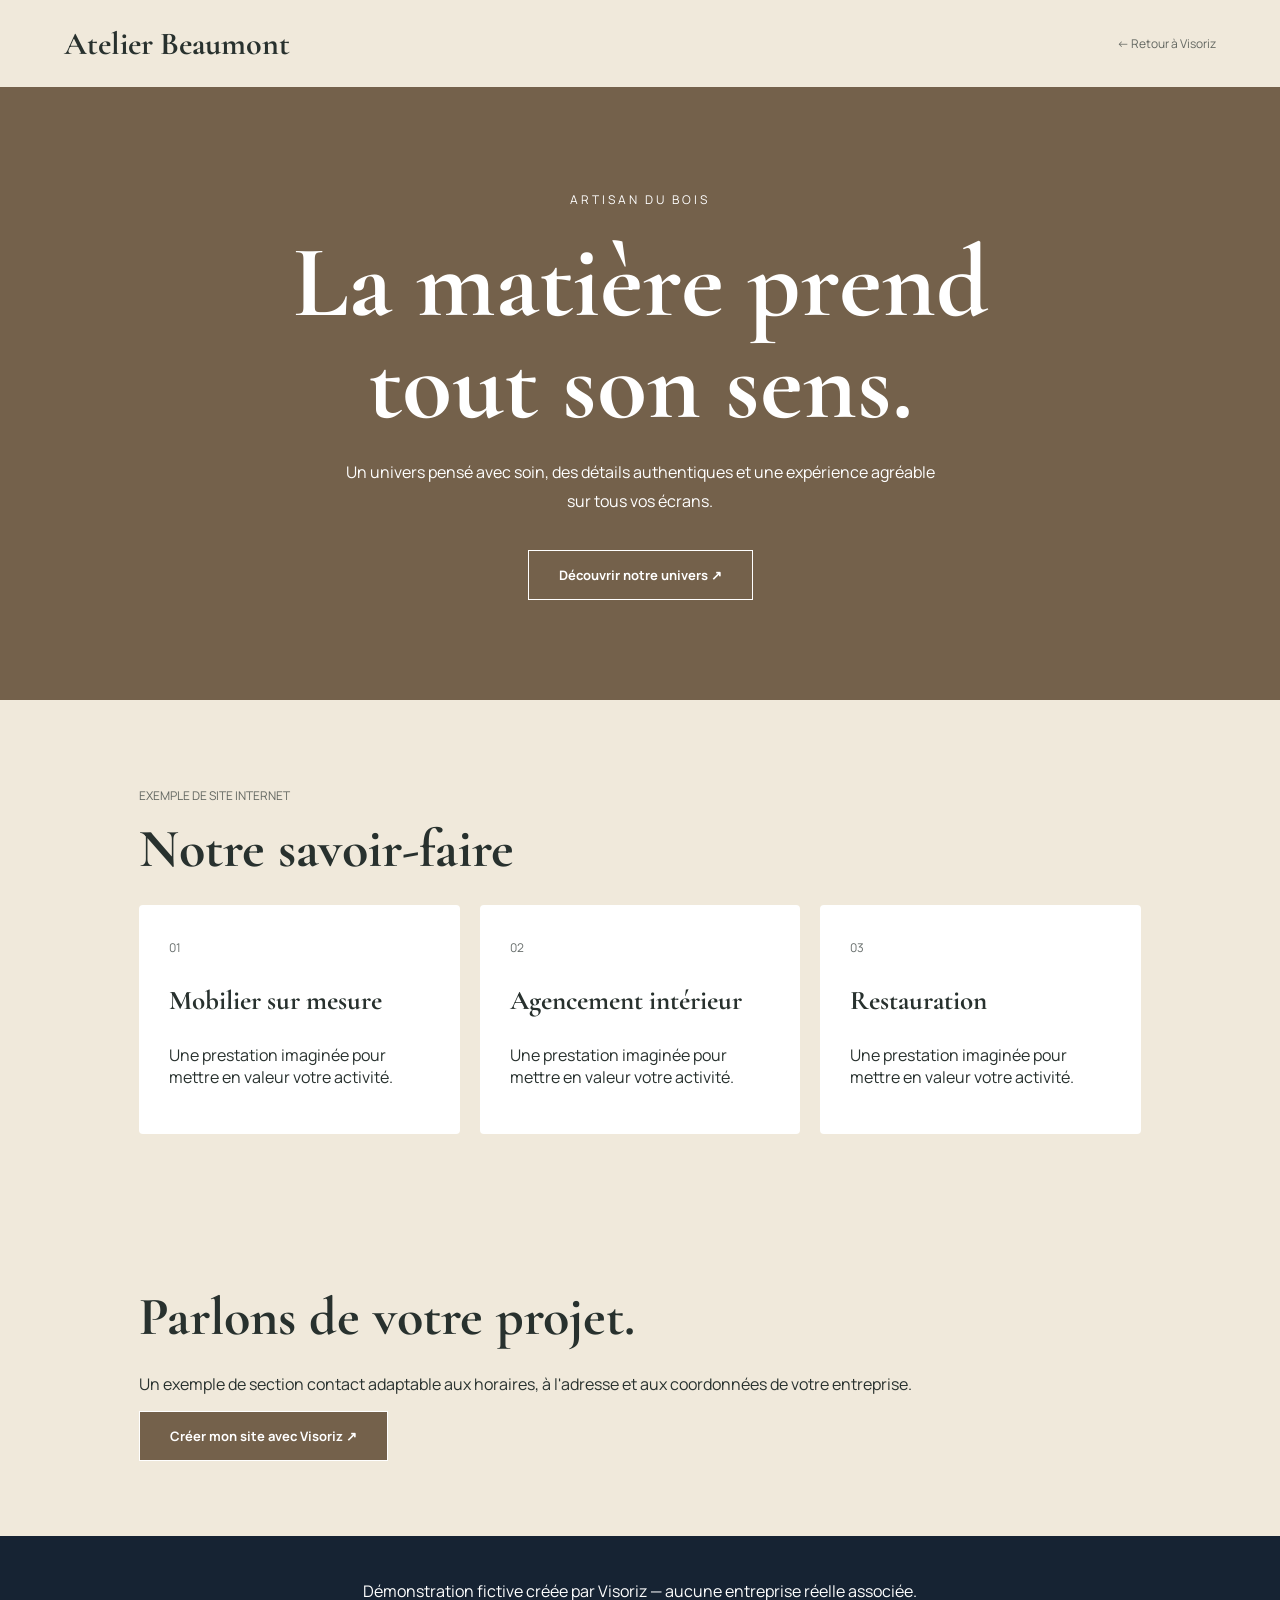
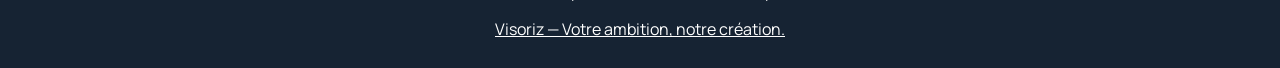
==== demos/artisan.html @ 92a38bcb "Ajouter démonstration artisan" ====
<!doctype html><html lang="fr"><head><meta charset="utf-8"><meta name="viewport" content="width=device-width,initial-scale=1"><title>Atelier Beaumont — Démonstration Visoriz</title><link href="https://fonts.googleapis.com/css2?family=Cormorant+Garamond:wght@500;600;700&family=Manrope:wght@400;500;600&display=swap" rel="stylesheet"><style>*{box-sizing:border-box}body{margin:0;background:#f0e9db;color:#28312e;font-family:Manrope,sans-serif}header{display:flex;justify-content:space-between;align-items:center;padding:24px max(5vw,20px)}a{color:inherit;text-decoration:none}.logo{font-family:"Cormorant Garamond";font-size:32px;font-weight:700}.note{font-size:12px;opacity:.7}.hero{background:#74614b;color:#fff;padding:100px max(7vw,25px);text-align:center}.hero span{letter-spacing:3px;text-transform:uppercase;font-size:12px}.hero h1{font-family:"Cormorant Garamond";font-size:clamp(53px,8vw,105px);line-height:1;max-width:850px;margin:22px auto}.hero p{max-width:600px;margin:20px auto 35px;line-height:1.8}.btn{border:1px solid currentColor;display:inline-block;padding:15px 30px;font-weight:700;font-size:13px}.wrap{max-width:1050px;margin:auto;padding:75px 24px}h2{font-family:"Cormorant Garamond";font-size:54px;margin:0 0 24px}.cards{display:grid;grid-template-columns:repeat(3,1fr);gap:20px}.card{background:#fff;padding:30px;min-height:180px;border-radius:4px}.card h3{font-family:"Cormorant Garamond";font-size:27px}.foot{background:#162333;color:white;padding:28px;text-align:center}footer a{text-decoration:underline}@media(max-width:700px){.cards{grid-template-columns:1fr}.hero{padding:75px 20px}.note{font-size:10px}}</style></head><body><header><a class="logo" href="#">Atelier Beaumont</a><a class="note" href="../index.html">← Retour à Visoriz</a></header><main><section class="hero"><span>Artisan du bois</span><h1>La matière prend tout son sens.</h1><p>Un univers pensé avec soin, des détails authentiques et une expérience agréable sur tous vos écrans.</p><a class="btn" href="#services">Découvrir notre univers ↗</a></section><section class="wrap" id="services"><p class="note">EXEMPLE DE SITE INTERNET</p><h2>Notre savoir-faire</h2><div class="cards"><div class="card"><span class="note">01</span><h3>Mobilier sur mesure</h3><p>Une prestation imaginée pour mettre en valeur votre activité.</p></div><div class="card"><span class="note">02</span><h3>Agencement intérieur</h3><p>Une prestation imaginée pour mettre en valeur votre activité.</p></div><div class="card"><span class="note">03</span><h3>Restauration</h3><p>Une prestation imaginée pour mettre en valeur votre activité.</p></div></div></section><section class="wrap"><h2>Parlons de votre projet.</h2><p>Un exemple de section contact adaptable aux horaires, à l'adresse et aux coordonnées de votre entreprise.</p><a class="btn" style="background:#74614b;color:white" href="../index.html#contact">Créer mon site avec Visoriz ↗</a></section></main><footer class="foot"><p>Démonstration fictive créée par Visoriz — aucune entreprise réelle associée.</p><a href="../index.html">Visoriz — Votre ambition, notre création.</a></footer></body></html>
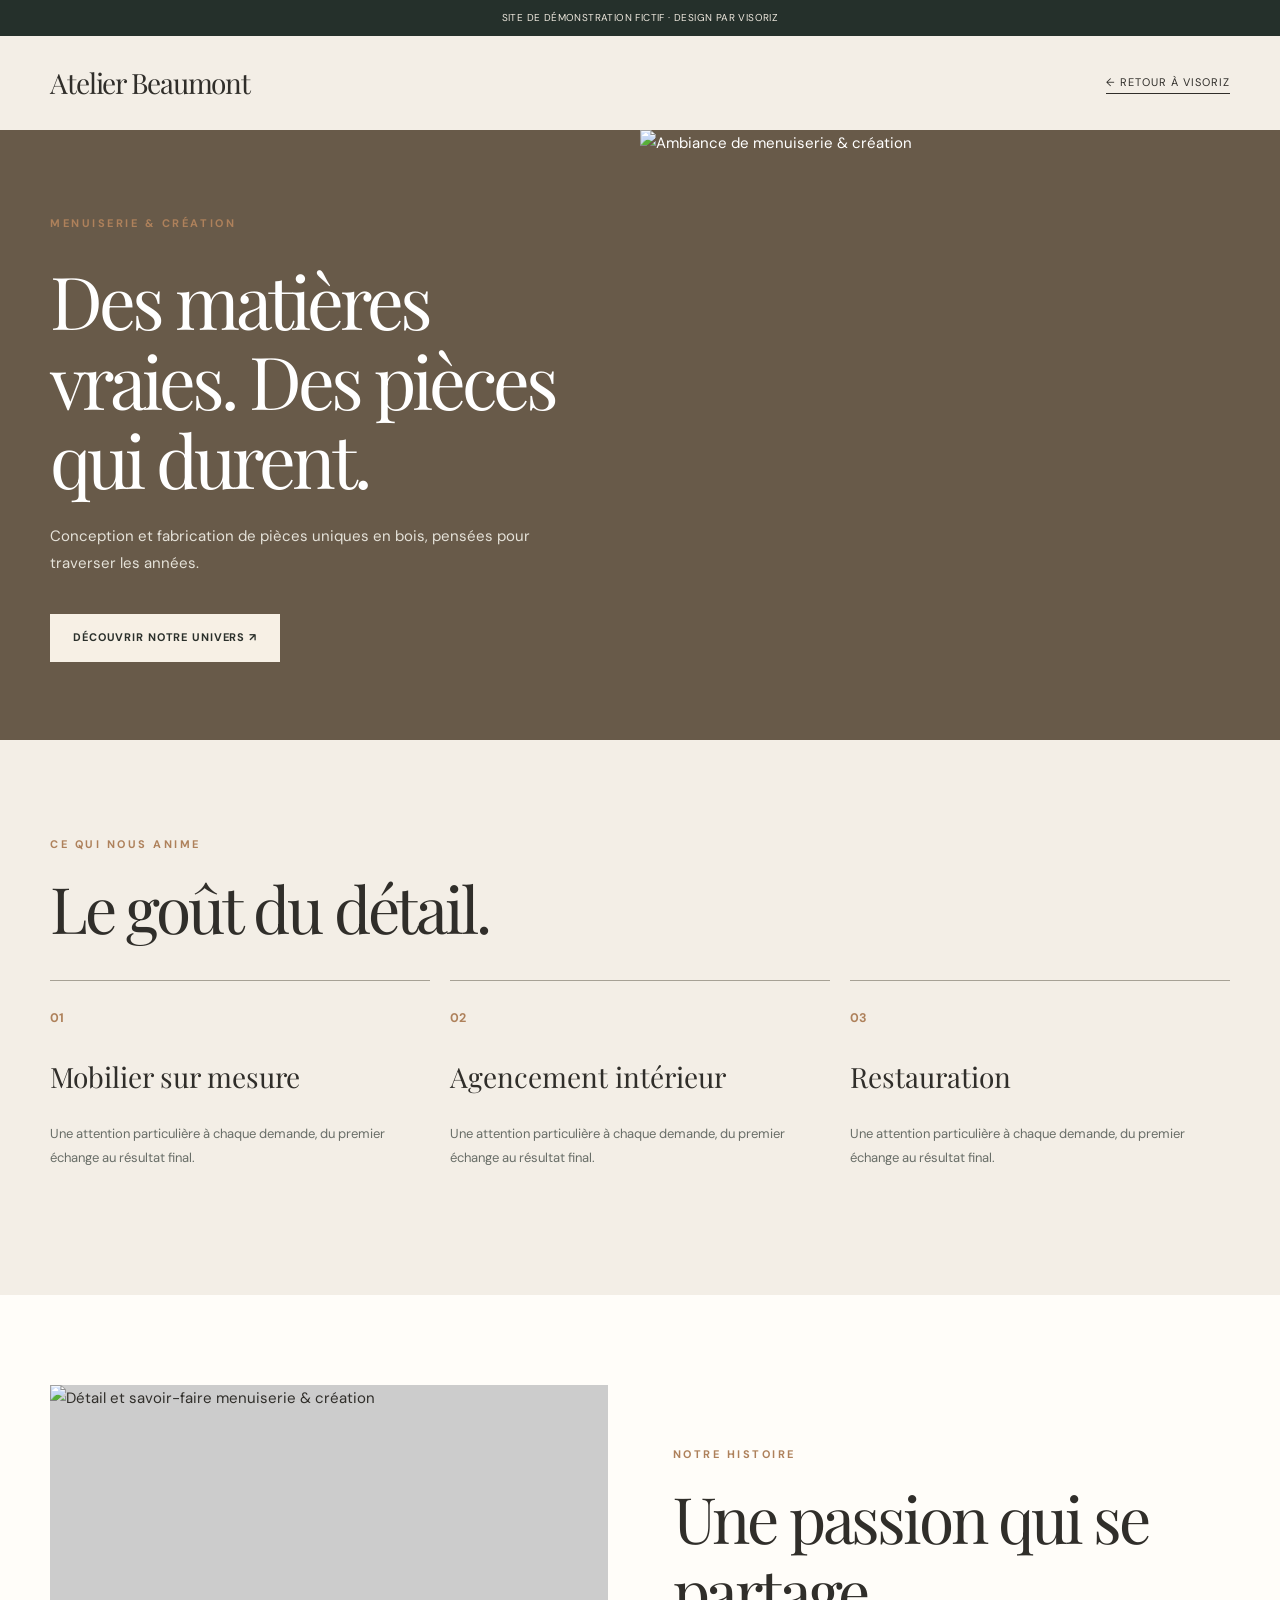
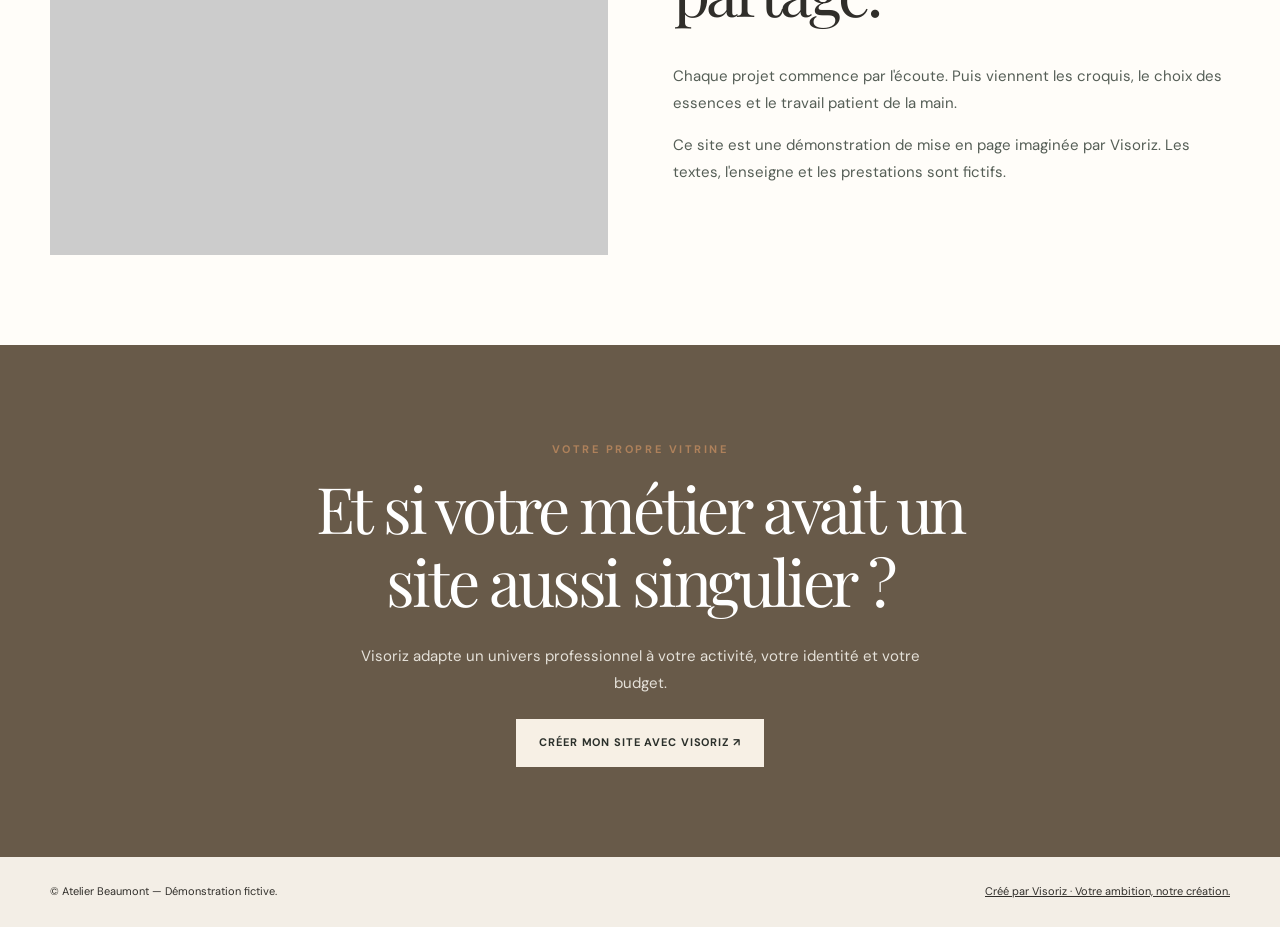
==== commit 2f2521ee: "Atelier Signature : refonte de la démo artisan" ====
--- a/demos/artisan.html
+++ b/demos/artisan.html
@@ -1 +1 @@
-<!doctype html><html lang="fr"><head><meta charset="utf-8"><meta name="viewport" content="width=device-width,initial-scale=1"><title>Atelier Beaumont — Démonstration Visoriz</title><link href="https://fonts.googleapis.com/css2?family=Cormorant+Garamond:wght@500;600;700&family=Manrope:wght@400;500;600&display=swap" rel="stylesheet"><style>*{box-sizing:border-box}body{margin:0;background:#f0e9db;color:#28312e;font-family:Manrope,sans-serif}header{display:flex;justify-content:space-between;align-items:center;padding:24px max(5vw,20px)}a{color:inherit;text-decoration:none}.logo{font-family:"Cormorant Garamond";font-size:32px;font-weight:700}.note{font-size:12px;opacity:.7}.hero{background:#74614b;color:#fff;padding:100px max(7vw,25px);text-align:center}.hero span{letter-spacing:3px;text-transform:uppercase;font-size:12px}.hero h1{font-family:"Cormorant Garamond";font-size:clamp(53px,8vw,105px);line-height:1;max-width:850px;margin:22px auto}.hero p{max-width:600px;margin:20px auto 35px;line-height:1.8}.btn{border:1px solid currentColor;display:inline-block;padding:15px 30px;font-weight:700;font-size:13px}.wrap{max-width:1050px;margin:auto;padding:75px 24px}h2{font-family:"Cormorant Garamond";font-size:54px;margin:0 0 24px}.cards{display:grid;grid-template-columns:repeat(3,1fr);gap:20px}.card{background:#fff;padding:30px;min-height:180px;border-radius:4px}.card h3{font-family:"Cormorant Garamond";font-size:27px}.foot{background:#162333;color:white;padding:28px;text-align:center}footer a{text-decoration:underline}@media(max-width:700px){.cards{grid-template-columns:1fr}.hero{padding:75px 20px}.note{font-size:10px}}</style></head><body><header><a class="logo" href="#">Atelier Beaumont</a><a class="note" href="../index.html">← Retour à Visoriz</a></header><main><section class="hero"><span>Artisan du bois</span><h1>La matière prend tout son sens.</h1><p>Un univers pensé avec soin, des détails authentiques et une expérience agréable sur tous vos écrans.</p><a class="btn" href="#services">Découvrir notre univers ↗</a></section><section class="wrap" id="services"><p class="note">EXEMPLE DE SITE INTERNET</p><h2>Notre savoir-faire</h2><div class="cards"><div class="card"><span class="note">01</span><h3>Mobilier sur mesure</h3><p>Une prestation imaginée pour mettre en valeur votre activité.</p></div><div class="card"><span class="note">02</span><h3>Agencement intérieur</h3><p>Une prestation imaginée pour mettre en valeur votre activité.</p></div><div class="card"><span class="note">03</span><h3>Restauration</h3><p>Une prestation imaginée pour mettre en valeur votre activité.</p></div></div></section><section class="wrap"><h2>Parlons de votre projet.</h2><p>Un exemple de section contact adaptable aux horaires, à l'adresse et aux coordonnées de votre entreprise.</p><a class="btn" style="background:#74614b;color:white" href="../index.html#contact">Créer mon site avec Visoriz ↗</a></section></main><footer class="foot"><p>Démonstration fictive créée par Visoriz — aucune entreprise réelle associée.</p><a href="../index.html">Visoriz — Votre ambition, notre création.</a></footer></body></html>+<!doctype html><html lang="fr"><head><meta charset="utf-8"><meta name="viewport" content="width=device-width,initial-scale=1"><meta name="theme-color" content="#f3eee6"><meta name="description" content="Démonstration de site menuiserie & création par Visoriz."><title>Atelier Beaumont — Démonstration Visoriz</title><link rel="preconnect" href="https://fonts.googleapis.com"><link href="https://fonts.googleapis.com/css2?family=DM+Sans:wght@400;500;600;700&family=Playfair+Display:wght@400;500;600&display=swap" rel="stylesheet"><style>:root{--deep:#685a49;--paper:#f3eee6;--accent:#ae815b}*{box-sizing:border-box}html{scroll-behavior:smooth}body{margin:0;background:var(--paper);color:#302e2a;font:15px/1.8 "DM Sans",sans-serif}a{color:inherit;text-decoration:none}button{font:inherit;cursor:pointer}.wrap{width:min(1180px,calc(100% - 42px));margin:auto}.nav{display:flex;justify-content:space-between;align-items:center;gap:20px;padding:22px 0}.logo,h1,h2,h3{font-family:"Playfair Display",serif;font-weight:400}.logo{font-size:28px;letter-spacing:-.04em}.return{font-size:11px;text-transform:uppercase;letter-spacing:.09em;border-bottom:1px solid currentColor}.demo-ribbon{background:#25302b;color:#eee8de;text-align:center;font-size:10px;padding:9px 15px;letter-spacing:.04em}.hero{background:var(--deep);color:white}.hero-inner{display:grid;grid-template-columns:1fr 1fr;min-height:610px;align-items:center}.hero-copy{padding:60px 60px 60px 0}.eyebrow{text-transform:uppercase;letter-spacing:.23em;font-size:11px;font-weight:700;color:var(--accent)}h1{font-size:clamp(3rem,5.7vw,6.4rem);line-height:1.09;letter-spacing:-.055em;margin:24px 0}p{max-width:570px}.hero-copy p{color:#e5e2d9}.hero-image{height:610px;width:100%;object-fit:cover;display:block}.btn{display:inline-flex;padding:14px 23px;font-size:11px;font-weight:700;letter-spacing:.08em;text-transform:uppercase;background:#f7f0e5;color:#2b302b;margin-top:22px}.section{padding:90px 0}.section h2{font-size:clamp(2.4rem,5vw,4.7rem);line-height:1.14;letter-spacing:-.05em;margin:15px 0 35px}.services{display:grid;grid-template-columns:repeat(3,1fr);gap:20px}.service{border-top:1px solid #a6a195;padding:23px 0}.service small{color:var(--accent);font-weight:700}.service h3{font-size:28px;line-height:1.25}.service p{color:#686d67;font-size:13px}.story{background:#fffdf9}.story-grid{display:grid;grid-template-columns:1fr 1fr;gap:65px;align-items:center}.story-grid img{width:100%;height:470px;object-fit:cover;background:#ccc}.story-grid p{font-size:15px;color:#555e56}.closing{background:var(--deep);color:white;text-align:center}.closing h2{max-width:750px;margin:10px auto 25px}.closing p{margin:0 auto;color:#e5e1d9}.footer{padding:25px 0;font-size:11px;display:flex;justify-content:space-between;gap:20px;flex-wrap:wrap}.footer a{text-decoration:underline}@media(max-width:740px){.logo{font-size:22px}.return{font-size:9px}.hero-inner,.story-grid{grid-template-columns:1fr}.hero-copy{padding:65px 0 45px}.hero-image{height:320px}.section{padding:65px 0}.services{grid-template-columns:1fr;gap:0}.service{padding:15px 0}.story-grid img{height:270px}.footer{padding:20px}}@media(prefers-reduced-motion:reduce){html{scroll-behavior:auto}}</style></head><body><div class="demo-ribbon">SITE DE DÉMONSTRATION FICTIF · DESIGN PAR VISORIZ</div><header class="wrap nav"><a class="logo" href="#">Atelier Beaumont</a><a class="return" href="../index.html#realisations">← Retour à Visoriz</a></header><main><section class="hero"><div class="wrap hero-inner"><div class="hero-copy"><span class="eyebrow">Menuiserie & création</span><h1>Des matières vraies. Des pièces qui durent.</h1><p>Conception et fabrication de pièces uniques en bois, pensées pour traverser les années.</p><a class="btn" href="#prestations">Découvrir notre univers ↗</a></div><img class="hero-image" src="https://images.unsplash.com/photo-1530124566582-a618bc2615dc?w=1250&q=85" alt="Ambiance de menuiserie & création"></div></section><section class="section" id="prestations"><div class="wrap"><span class="eyebrow">Ce qui nous anime</span><h2>Le goût du détail.</h2><div class="services"><article class="service"><small>01</small><h3>Mobilier sur mesure</h3><p>Une attention particulière à chaque demande, du premier échange au résultat final.</p></article><article class="service"><small>02</small><h3>Agencement intérieur</h3><p>Une attention particulière à chaque demande, du premier échange au résultat final.</p></article><article class="service"><small>03</small><h3>Restauration</h3><p>Une attention particulière à chaque demande, du premier échange au résultat final.</p></article></div></div></section><section class="section story"><div class="wrap story-grid"><img loading="lazy" src="https://images.unsplash.com/photo-1452860606245-08befc0ff44b?w=1100&q=85" alt="Détail et savoir-faire menuiserie & création"><div><span class="eyebrow">Notre histoire</span><h2>Une passion qui se partage.</h2><p>Chaque projet commence par l'écoute. Puis viennent les croquis, le choix des essences et le travail patient de la main.</p><p>Ce site est une démonstration de mise en page imaginée par Visoriz. Les textes, l'enseigne et les prestations sont fictifs.</p></div></div></section><section class="section closing"><div class="wrap"><span class="eyebrow">Votre propre vitrine</span><h2>Et si votre métier avait un site aussi singulier ?</h2><p>Visoriz adapte un univers professionnel à votre activité, votre identité et votre budget.</p><a class="btn" href="../index.html#contact">Créer mon site avec Visoriz ↗</a></div></section></main><footer class="wrap footer"><span>© Atelier Beaumont — Démonstration fictive.</span><a href="../index.html">Créé par Visoriz · Votre ambition, notre création.</a></footer></body></html>
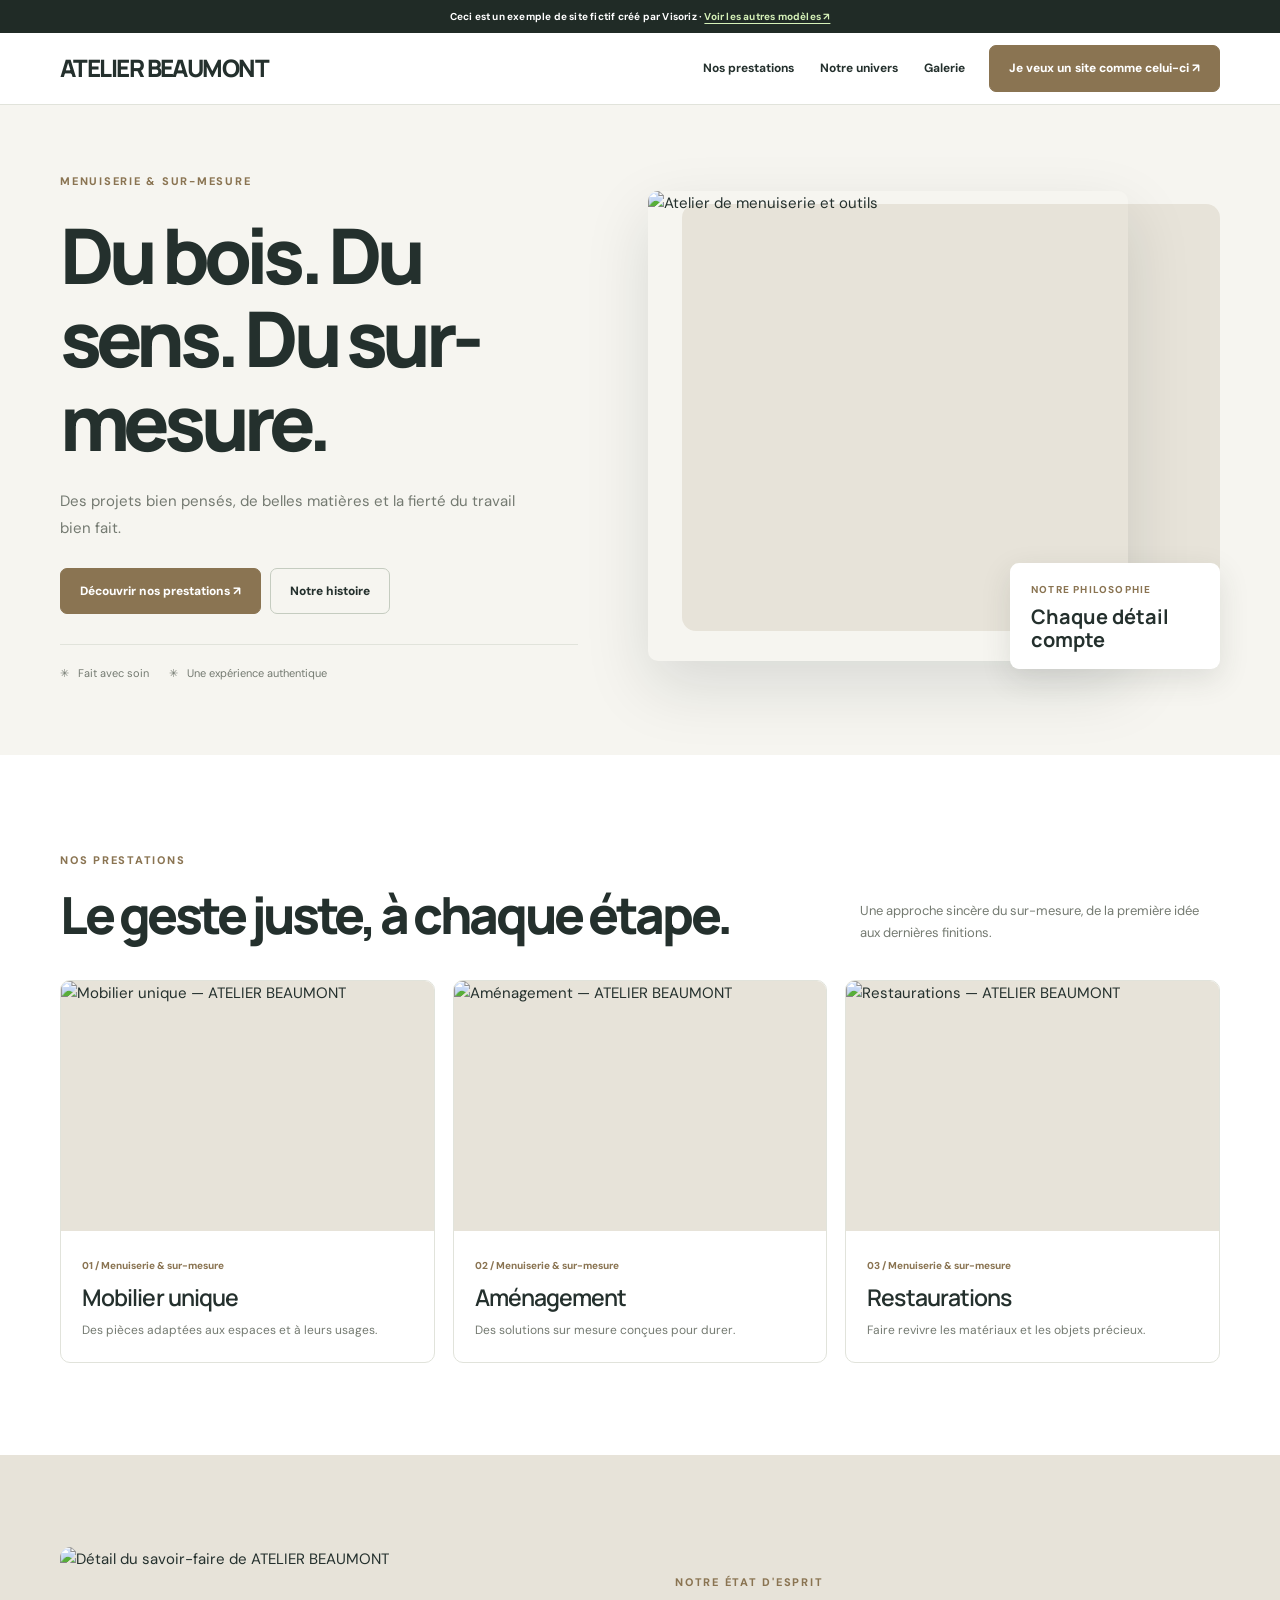
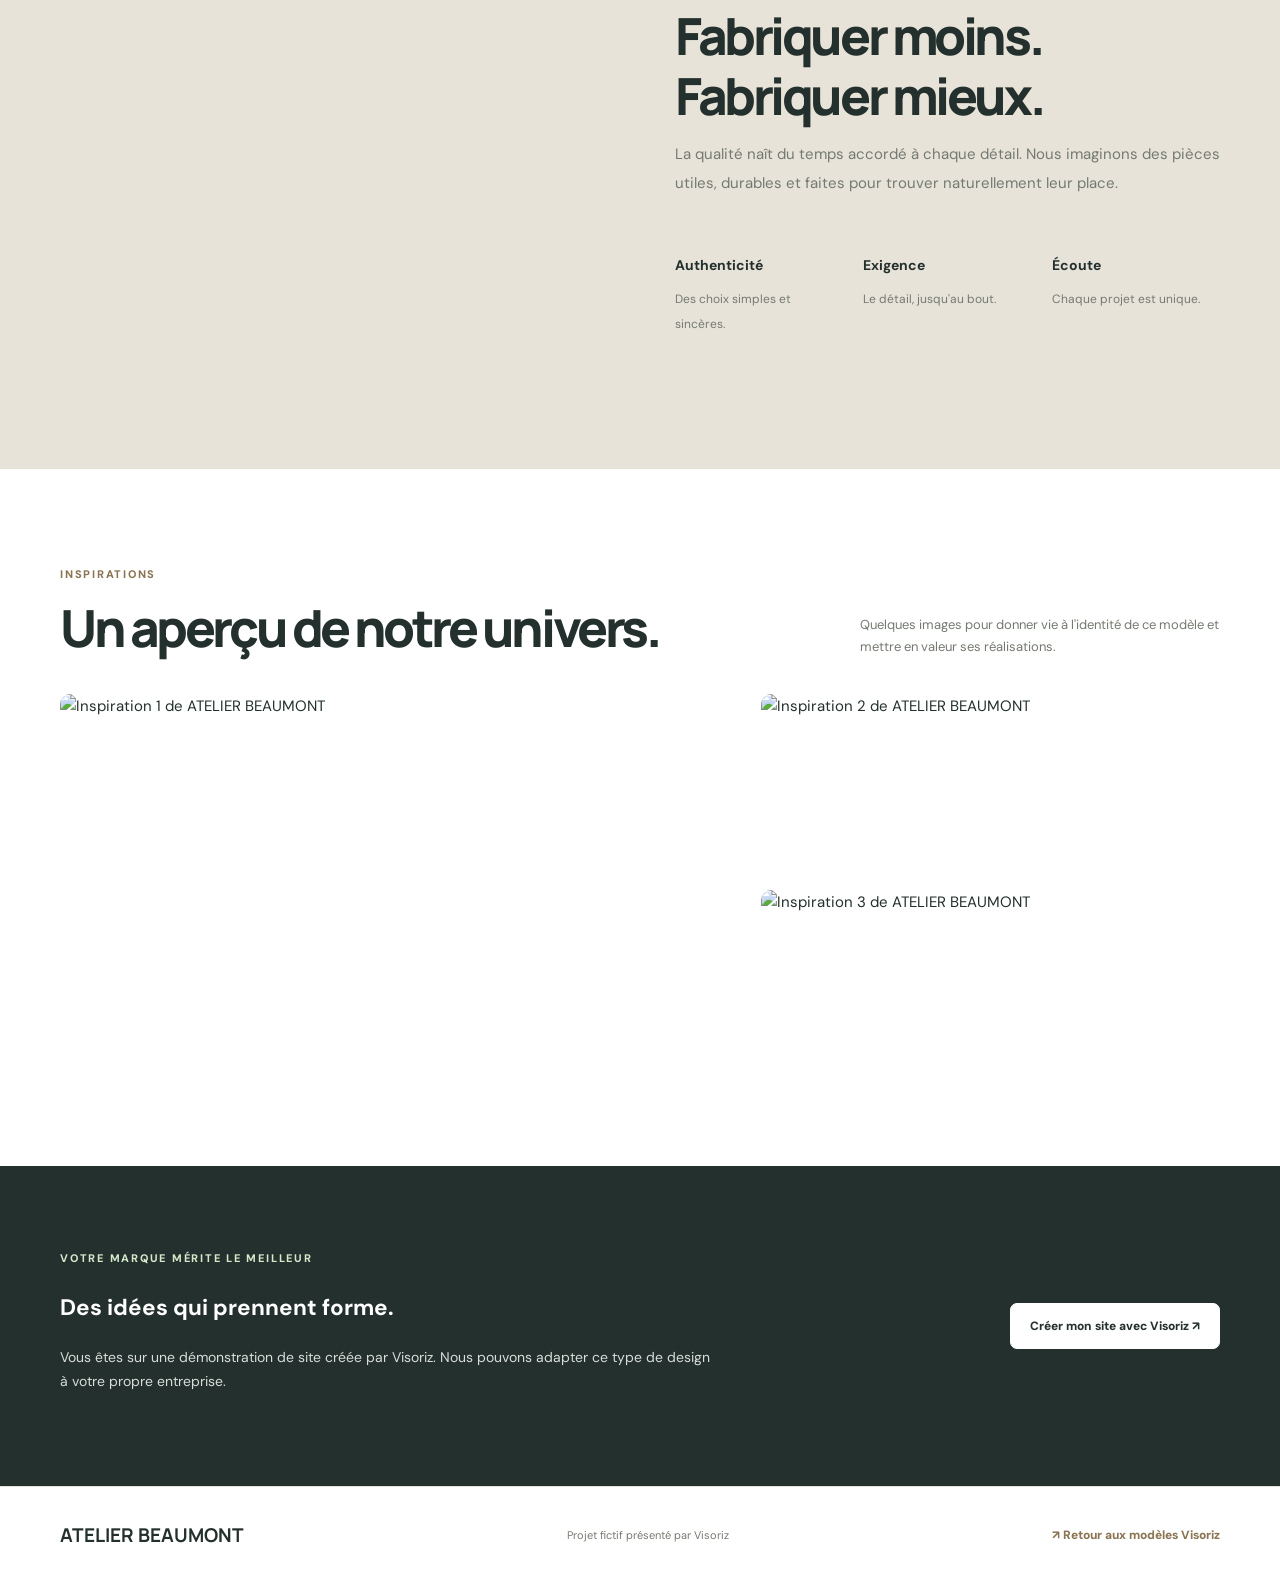
==== commit 683e1037: "Modèle moderne, dynamique et responsive : ATELIER BEAUMONT" ====
--- a/demos/artisan.html
+++ b/demos/artisan.html
@@ -1 +1,22 @@
-<!doctype html><html lang="fr"><head><meta charset="utf-8"><meta name="viewport" content="width=device-width,initial-scale=1"><meta name="theme-color" content="#f3eee6"><meta name="description" content="Démonstration de site menuiserie & création par Visoriz."><title>Atelier Beaumont — Démonstration Visoriz</title><link rel="preconnect" href="https://fonts.googleapis.com"><link href="https://fonts.googleapis.com/css2?family=DM+Sans:wght@400;500;600;700&family=Playfair+Display:wght@400;500;600&display=swap" rel="stylesheet"><style>:root{--deep:#685a49;--paper:#f3eee6;--accent:#ae815b}*{box-sizing:border-box}html{scroll-behavior:smooth}body{margin:0;background:var(--paper);color:#302e2a;font:15px/1.8 "DM Sans",sans-serif}a{color:inherit;text-decoration:none}button{font:inherit;cursor:pointer}.wrap{width:min(1180px,calc(100% - 42px));margin:auto}.nav{display:flex;justify-content:space-between;align-items:center;gap:20px;padding:22px 0}.logo,h1,h2,h3{font-family:"Playfair Display",serif;font-weight:400}.logo{font-size:28px;letter-spacing:-.04em}.return{font-size:11px;text-transform:uppercase;letter-spacing:.09em;border-bottom:1px solid currentColor}.demo-ribbon{background:#25302b;color:#eee8de;text-align:center;font-size:10px;padding:9px 15px;letter-spacing:.04em}.hero{background:var(--deep);color:white}.hero-inner{display:grid;grid-template-columns:1fr 1fr;min-height:610px;align-items:center}.hero-copy{padding:60px 60px 60px 0}.eyebrow{text-transform:uppercase;letter-spacing:.23em;font-size:11px;font-weight:700;color:var(--accent)}h1{font-size:clamp(3rem,5.7vw,6.4rem);line-height:1.09;letter-spacing:-.055em;margin:24px 0}p{max-width:570px}.hero-copy p{color:#e5e2d9}.hero-image{height:610px;width:100%;object-fit:cover;display:block}.btn{display:inline-flex;padding:14px 23px;font-size:11px;font-weight:700;letter-spacing:.08em;text-transform:uppercase;background:#f7f0e5;color:#2b302b;margin-top:22px}.section{padding:90px 0}.section h2{font-size:clamp(2.4rem,5vw,4.7rem);line-height:1.14;letter-spacing:-.05em;margin:15px 0 35px}.services{display:grid;grid-template-columns:repeat(3,1fr);gap:20px}.service{border-top:1px solid #a6a195;padding:23px 0}.service small{color:var(--accent);font-weight:700}.service h3{font-size:28px;line-height:1.25}.service p{color:#686d67;font-size:13px}.story{background:#fffdf9}.story-grid{display:grid;grid-template-columns:1fr 1fr;gap:65px;align-items:center}.story-grid img{width:100%;height:470px;object-fit:cover;background:#ccc}.story-grid p{font-size:15px;color:#555e56}.closing{background:var(--deep);color:white;text-align:center}.closing h2{max-width:750px;margin:10px auto 25px}.closing p{margin:0 auto;color:#e5e1d9}.footer{padding:25px 0;font-size:11px;display:flex;justify-content:space-between;gap:20px;flex-wrap:wrap}.footer a{text-decoration:underline}@media(max-width:740px){.logo{font-size:22px}.return{font-size:9px}.hero-inner,.story-grid{grid-template-columns:1fr}.hero-copy{padding:65px 0 45px}.hero-image{height:320px}.section{padding:65px 0}.services{grid-template-columns:1fr;gap:0}.service{padding:15px 0}.story-grid img{height:270px}.footer{padding:20px}}@media(prefers-reduced-motion:reduce){html{scroll-behavior:auto}}</style></head><body><div class="demo-ribbon">SITE DE DÉMONSTRATION FICTIF · DESIGN PAR VISORIZ</div><header class="wrap nav"><a class="logo" href="#">Atelier Beaumont</a><a class="return" href="../index.html#realisations">← Retour à Visoriz</a></header><main><section class="hero"><div class="wrap hero-inner"><div class="hero-copy"><span class="eyebrow">Menuiserie & création</span><h1>Des matières vraies. Des pièces qui durent.</h1><p>Conception et fabrication de pièces uniques en bois, pensées pour traverser les années.</p><a class="btn" href="#prestations">Découvrir notre univers ↗</a></div><img class="hero-image" src="https://images.unsplash.com/photo-1530124566582-a618bc2615dc?w=1250&q=85" alt="Ambiance de menuiserie & création"></div></section><section class="section" id="prestations"><div class="wrap"><span class="eyebrow">Ce qui nous anime</span><h2>Le goût du détail.</h2><div class="services"><article class="service"><small>01</small><h3>Mobilier sur mesure</h3><p>Une attention particulière à chaque demande, du premier échange au résultat final.</p></article><article class="service"><small>02</small><h3>Agencement intérieur</h3><p>Une attention particulière à chaque demande, du premier échange au résultat final.</p></article><article class="service"><small>03</small><h3>Restauration</h3><p>Une attention particulière à chaque demande, du premier échange au résultat final.</p></article></div></div></section><section class="section story"><div class="wrap story-grid"><img loading="lazy" src="https://images.unsplash.com/photo-1452860606245-08befc0ff44b?w=1100&q=85" alt="Détail et savoir-faire menuiserie & création"><div><span class="eyebrow">Notre histoire</span><h2>Une passion qui se partage.</h2><p>Chaque projet commence par l'écoute. Puis viennent les croquis, le choix des essences et le travail patient de la main.</p><p>Ce site est une démonstration de mise en page imaginée par Visoriz. Les textes, l'enseigne et les prestations sont fictifs.</p></div></div></section><section class="section closing"><div class="wrap"><span class="eyebrow">Votre propre vitrine</span><h2>Et si votre métier avait un site aussi singulier ?</h2><p>Visoriz adapte un univers professionnel à votre activité, votre identité et votre budget.</p><a class="btn" href="../index.html#contact">Créer mon site avec Visoriz ↗</a></div></section></main><footer class="wrap footer"><span>© Atelier Beaumont — Démonstration fictive.</span><a href="../index.html">Créé par Visoriz · Votre ambition, notre création.</a></footer></body></html>+<!doctype html><html lang="fr"><head>
+<meta charset="utf-8"><meta name="viewport" content="width=device-width,initial-scale=1"><meta name="color-scheme" content="light"><meta name="theme-color" content="#faf9f4">
+<meta name="description" content="Site de démonstration ATELIER BEAUMONT, réalisé par Visoriz. Exemple de site professionnel responsive."><title>ATELIER BEAUMONT — Démonstration Visoriz</title>
+<link rel="stylesheet" href="../assets/demos.css"><link rel="preconnect" href="https://images.unsplash.com">
+</head><body class="craft">
+<div class="demo-banner">Ceci est un exemple de site fictif créé par Visoriz · <a href="../index.html#realisations">Voir les autres modèles ↗</a></div>
+<header class="header"><nav class="container nav" aria-label="Navigation du site de démonstration">
+<a class="wordmark" href="#accueil">ATELIER BEAUMONT</a><div class="nav-items"><a href="#prestations">Nos prestations</a><a href="#histoire">Notre univers</a><a href="#inspiration">Galerie</a></div>
+<a class="btn accent" href="../index.html#contact">Je veux un site comme celui-ci ↗</a>
+<button type="button" id="menu-btn" class="menu-btn" aria-label="Ouvrir le menu" aria-controls="menu-mobile" aria-expanded="false">☰</button>
+<div class="menu-mobile" id="menu-mobile"><a href="#prestations">Nos prestations</a><a href="#histoire">Notre univers</a><a href="#inspiration">Galerie</a><a href="../index.html#contact">Créer mon site avec Visoriz ↗</a></div></nav></header>
+<main id="accueil"><section class="hero"><div class="container hero-grid"><div><span class="eyebrow">Menuiserie & sur-mesure</span><h1>Du bois. Du sens. Du sur-mesure.</h1><p>Des projets bien pensés, de belles matières et la fierté du travail bien fait.</p>
+<div class="hero-actions"><a href="#prestations" class="btn accent">Découvrir nos prestations ↗</a><a href="#histoire" class="btn outline">Notre histoire</a></div><div class="hero-meta"><span>✳ &nbsp; Fait avec soin</span><span>✳ &nbsp; Une expérience authentique</span></div>
+</div><div class="hero-gallery"><img src="https://images.unsplash.com/photo-1530124566582-a618bc2615dc?w=1200&q=82" alt="Atelier de menuiserie et outils"><div class="hero-flag"><span>Notre philosophie</span><strong>Chaque détail compte</strong></div></div></div></section>
+<section class="section white" id="prestations"><div class="container"><div class="section-head"><div><span class="eyebrow">Nos prestations</span><h2>Le geste juste, à chaque étape.</h2></div><p>Une approche sincère du sur-mesure, de la première idée aux dernières finitions.</p></div>
+<div class="cards"><article class="card"><img loading="lazy" src="https://images.unsplash.com/photo-1452860606245-08befc0ff44b?w=780&q=82" alt="Mobilier unique — ATELIER BEAUMONT"><div class="card-text"><span class="num">01 / Menuiserie & sur-mesure</span><h3>Mobilier unique</h3><p>Des pièces adaptées aux espaces et à leurs usages.</p></div></article><article class="card"><img loading="lazy" src="https://images.unsplash.com/photo-1600607687920-4e2a09cf159d?w=780&q=82" alt="Aménagement — ATELIER BEAUMONT"><div class="card-text"><span class="num">02 / Menuiserie & sur-mesure</span><h3>Aménagement</h3><p>Des solutions sur mesure conçues pour durer.</p></div></article><article class="card"><img loading="lazy" src="https://images.unsplash.com/photo-1530124566582-a618bc2615dc?w=780&q=82" alt="Restaurations — ATELIER BEAUMONT"><div class="card-text"><span class="num">03 / Menuiserie & sur-mesure</span><h3>Restaurations</h3><p>Faire revivre les matériaux et les objets précieux.</p></div></article></div></div></section>
+<section class="section story" id="histoire"><div class="container story-grid"><img class="story-img" loading="lazy" src="https://images.unsplash.com/photo-1452860606245-08befc0ff44b?w=1200&q=82" alt="Détail du savoir-faire de ATELIER BEAUMONT"><div><span class="eyebrow">Notre état d'esprit</span><h2>Fabriquer moins. Fabriquer mieux.</h2><p>La qualité naît du temps accordé à chaque détail. Nous imaginons des pièces utiles, durables et faites pour trouver naturellement leur place.</p><div class="values"><div class="value"><b>Authenticité</b><small>Des choix simples et sincères.</small></div><div class="value"><b>Exigence</b><small>Le détail, jusqu'au bout.</small></div><div class="value"><b>Écoute</b><small>Chaque projet est unique.</small></div></div></div></div></section>
+<section class="section white" id="inspiration"><div class="container"><div class="section-head"><div><span class="eyebrow">Inspirations</span><h2>Un aperçu de notre univers.</h2></div><p>Quelques images pour donner vie à l'identité de ce modèle et mettre en valeur ses réalisations.</p></div><div class="gallery"><img loading="lazy" src="https://images.unsplash.com/photo-1530124566582-a618bc2615dc?w=1000&q=82" alt="Inspiration 1 de ATELIER BEAUMONT"><div class="gallery-right"><img loading="lazy" src="https://images.unsplash.com/photo-1452860606245-08befc0ff44b?w=700&q=82" alt="Inspiration 2 de ATELIER BEAUMONT"><img loading="lazy" src="https://images.unsplash.com/photo-1600607687920-4e2a09cf159d?w=700&q=82" alt="Inspiration 3 de ATELIER BEAUMONT"></div></div></div></section>
+<section class="showcase"><div class="container showcase-grid"><div><span class="eyebrow">Votre marque mérite le meilleur</span><h2>Des idées qui prennent forme.</h2><p>Vous êtes sur une démonstration de site créée par Visoriz. Nous pouvons adapter ce type de design à votre propre entreprise.</p></div><a class="btn" href="../index.html#contact">Créer mon site avec Visoriz ↗</a></div></section></main>
+<footer class="footer"><div class="container footer-inner"><strong>ATELIER BEAUMONT</strong><span>Projet fictif présenté par Visoriz</span><a class="demo-link" href="../index.html#realisations">↗ Retour aux modèles Visoriz</a></div></footer>
+<script>const b=document.getElementById('menu-btn'),m=document.getElementById('menu-mobile');b.addEventListener('click',()=>{const opened=m.classList.toggle('open');b.setAttribute('aria-expanded',String(opened));b.textContent=opened?'✕':'☰'});m.querySelectorAll('a').forEach(a=>a.addEventListener('click',()=>{m.classList.remove('open');b.setAttribute('aria-expanded','false');b.textContent='☰'}));</script>
+</body></html>
--- a/assets/demos.css
+++ b/assets/demos.css
@@ -0,0 +1,103 @@
+@import url('https://fonts.googleapis.com/css2?family=DM+Sans:wght@400;500;600;700;800&family=Fraunces:opsz,wght@9..144,400;9..144,500;9..144,600&family=Manrope:wght@400;500;600;700;800&display=swap');
+:root{color-scheme:light;--bg:#faf9f4;--surface:#fff;--ink:#25392e;--sub:#718078;--accent:#3c6d53;--soft:#e9efe6;--stroke:#e7ebe4;--heading:'Fraunces',Georgia,serif}
+body.bakery{--bg:#f9f3e6;--surface:#fffcf5;--ink:#382d26;--sub:#806e5b;--accent:#b95b3b;--soft:#f4e0b3;--stroke:#e9d8bf;--heading:'Fraunces',Georgia,serif}
+body.barber{--bg:#f3f3f0;--surface:#fff;--ink:#202626;--sub:#6b7372;--accent:#c25843;--soft:#ece7df;--stroke:#daddd8;--heading:'Manrope','DM Sans',sans-serif}
+body.craft{--bg:#f6f5f0;--surface:#fff;--ink:#24302d;--sub:#747a71;--accent:#8a7452;--soft:#e7e3d9;--stroke:#e1e3db;--heading:'Manrope','DM Sans',sans-serif}
+*,*::before,*::after{box-sizing:border-box}
+html{scroll-behavior:smooth;color-scheme:light;background:#faf9f4}
+body{margin:0;background:var(--bg);color:var(--ink);font:15px/1.7 'DM Sans',sans-serif;-webkit-font-smoothing:antialiased}
+img{max-width:100%;display:block}
+a{text-decoration:none;color:inherit}
+button{font:inherit;cursor:pointer}
+.container{width:min(1160px,calc(100% - 44px));margin:auto}
+.demo-banner{background:#202b26;color:#fff;padding:8px 20px;text-align:center;font-size:10px;font-weight:700;letter-spacing:.02em}
+.demo-banner a{color:#d5f1b8;text-decoration:underline;text-underline-offset:3px}
+.header{background:var(--surface);height:72px;border-bottom:1px solid var(--stroke);position:sticky;top:0;z-index:40}
+.nav{height:100%;display:flex;align-items:center;justify-content:space-between;gap:24px}
+.wordmark{font-family:var(--heading);font-size:24px;font-weight:600;letter-spacing:-.06em}
+.barber .wordmark,.craft .wordmark{text-transform:uppercase;letter-spacing:-.065em;font-weight:800}
+.nav-items{display:flex;align-items:center;gap:26px;margin-left:auto;font-size:12px;font-weight:700}
+.nav-items a:hover{color:var(--accent)}
+.btn{display:inline-flex;align-items:center;justify-content:center;gap:13px;padding:12px 19px;border:1px solid var(--ink);border-radius:7px;background:var(--ink);color:#fff;font-size:12px;font-weight:800;white-space:nowrap;min-height:45px;transition:transform .2s,background .2s}
+.btn:hover{transform:translateY(-2px)}
+.btn.accent{background:var(--accent);border-color:var(--accent);color:#fff}
+.btn.outline{background:transparent;border-color:#c5ccc0;color:var(--ink)}
+.btn:focus-visible,a:focus-visible{outline:3px solid #416dda;outline-offset:3px}
+.menu-btn{display:none;border:1px solid var(--stroke);border-radius:7px;background:var(--surface);padding:8px 12px;font-size:20px}
+.menu-mobile{display:none}
+.eyebrow{text-transform:uppercase;font-size:11px;letter-spacing:.16em;font-weight:800;color:var(--accent)}
+.hero{padding:63px 0 72px;overflow:hidden}
+.hero-grid{display:grid;grid-template-columns:.95fr 1.05fr;gap:70px;align-items:center}
+.hero h1{font-family:var(--heading);font-weight:500;font-size:clamp(3.2rem,5.8vw,6.2rem);line-height:1.09;letter-spacing:-.055em;margin:19px 0 24px}
+.barber .hero h1,.craft .hero h1{font-size:clamp(3.1rem,6vw,6.7rem);font-weight:800;letter-spacing:-.075em}
+.hero p{color:var(--sub);max-width:480px;font-size:15px;line-height:1.8;margin:0 0 26px}
+.hero-actions{display:flex;flex-wrap:wrap;gap:9px}
+.hero-meta{display:flex;gap:20px;margin-top:30px;padding-top:19px;border-top:1px solid var(--stroke);font-size:11px;color:var(--sub)}
+.hero-meta strong{color:var(--ink)}
+.hero-gallery{position:relative;min-height:515px;display:flex;align-items:center}
+.hero-gallery:before{position:absolute;content:"";background:var(--soft);width:94%;height:83%;right:0;top:7%;border-radius:220px 14px 15px 15px}
+.barber .hero-gallery:before,.craft .hero-gallery:before{border-radius:14px}
+.hero-gallery>img{position:relative;z-index:1;width:84%;height:470px;object-fit:cover;border-radius:190px 11px 11px 11px;box-shadow:0 25px 65px #131e1c20}
+.barber .hero-gallery>img,.craft .hero-gallery>img{border-radius:10px}
+.hero-flag{position:absolute;z-index:2;right:0;bottom:14px;background:#fff;padding:18px 21px;box-shadow:0 10px 30px #2e372c20;border-radius:9px;max-width:210px;font-size:11px;color:var(--ink)}
+.hero-flag span{display:block;color:var(--accent);font-weight:800;font-size:10px;text-transform:uppercase;letter-spacing:.12em;margin-bottom:7px}
+.hero-flag strong{font-family:var(--heading);font-size:20px;line-height:1.15;display:block}
+.section{padding:92px 0}
+.section.white{background:var(--surface)}
+.section-head{display:flex;justify-content:space-between;gap:40px;align-items:end;margin-bottom:36px}
+.section h2{font-family:var(--heading);font-size:clamp(2.2rem,4vw,4.1rem);font-weight:500;letter-spacing:-.05em;line-height:1.16;margin:12px 0 0}
+.barber .section h2,.craft .section h2{font-weight:800;letter-spacing:-.067em}
+.section-head p{color:var(--sub);font-size:13px;max-width:360px;margin:0}
+.cards{display:grid;grid-template-columns:repeat(3,1fr);gap:18px}
+.card{background:var(--surface);border:1px solid var(--stroke);border-radius:10px;overflow:hidden;transition:transform .24s,box-shadow .24s}
+.card:hover{transform:translateY(-4px);box-shadow:0 16px 35px #25392e0e}
+.card img{width:100%;height:250px;object-fit:cover;background:var(--soft)}
+.card-text{padding:21px}
+.card-text h3{font-family:var(--heading);font-weight:600;font-size:23px;line-height:1.2;letter-spacing:-.04em;margin:0 0 9px}
+.card-text p{font-size:12px;color:var(--sub);margin:0}
+.card .num{display:inline-block;font-size:10px;font-weight:800;color:var(--accent);margin-bottom:10px}
+.story{background:var(--soft)}
+.story-grid{display:grid;grid-template-columns:1fr 1fr;gap:70px;align-items:center}
+.story-img{width:100%;height:430px;object-fit:cover;border-radius:11px}
+.story-grid p{color:var(--sub);font-size:15px;line-height:1.9}
+.values{display:grid;grid-template-columns:repeat(3,1fr);gap:20px;margin-top:30px}
+.value{padding:18px 0;border-top:1px solid var(--stroke)}
+.value b{display:block;font-size:14px;margin:8px 0}
+.value small{font-size:12px;color:var(--sub)}
+.showcase{background:var(--ink);color:#fff;padding:79px 0}
+.showcase-grid{display:grid;grid-template-columns:1fr auto;gap:55px;align-items:center}
+.showcase h2{max-width:700px}
+.showcase p{color:#d8ddd9;max-width:650px;font-size:14px}
+.showcase .eyebrow{color:#d4e8ca}
+.showcase .btn{background:#fff;color:var(--ink);border-color:#fff}
+.gallery{display:grid;grid-template-columns:1.5fr 1fr;gap:13px;height:380px}
+.gallery img{height:100%;width:100%;object-fit:cover;border-radius:10px}
+.gallery-right{display:grid;grid-template-rows:1fr 1fr;gap:13px;min-height:0}
+.gallery-right img{min-height:0}
+.footer{background:var(--surface);padding:32px 0;border-top:1px solid var(--stroke)}
+.footer-inner{display:flex;align-items:center;justify-content:space-between;gap:20px;font-size:11px;color:var(--sub)}
+.footer strong{font-family:var(--heading);font-size:19px;color:var(--ink)}
+.demo-link{display:inline-flex;align-items:center;gap:8px;color:var(--accent);font-size:12px;font-weight:800}
+@media(max-width:930px){.hero-grid{gap:25px}.hero-gallery{min-height:410px}.hero-gallery>img{height:370px}.story-grid{gap:40px}}
+@media(max-width:720px){
+ .container{width:calc(100% - 36px)}
+ .header{height:62px}.wordmark{font-size:20px}
+ .nav-items,.nav>.btn{display:none}.menu-btn{display:block;margin-left:auto}
+ .menu-mobile{position:absolute;top:61px;left:0;right:0;background:var(--surface);padding:12px 18px 20px;border-bottom:1px solid var(--stroke);box-shadow:0 15px 20px #00000009}
+ .menu-mobile.open{display:grid;gap:7px}.menu-mobile a{padding:12px 8px;font-size:13px;font-weight:700}
+ .hero{padding:42px 0 50px}.hero-grid{grid-template-columns:1fr;gap:22px}
+ .hero h1,.barber .hero h1,.craft .hero h1{font-size:clamp(2.7rem,10vw,4.3rem);line-height:1.06;margin:12px 0 17px}
+ .hero p{font-size:13px;margin-bottom:20px}.hero-meta{margin-top:20px}
+ .hero-gallery{min-height:340px}.hero-gallery>img{height:305px;width:83%}
+ .hero-flag{right:0;bottom:10px;padding:12px;max-width:155px}
+ .hero-flag strong{font-size:16px}
+ .section{padding:64px 0}.section h2{font-size:clamp(2rem,8vw,3rem)}
+ .section-head{display:block;margin-bottom:22px}.section-head p{margin-top:14px}
+ .cards{grid-template-columns:1fr;gap:14px}
+ .card img{height:220px}
+ .story-grid,.showcase-grid{grid-template-columns:1fr;gap:28px}.story-img{height:290px}
+ .values{grid-template-columns:1fr;gap:0}
+ .gallery{height:280px;grid-template-columns:1fr 1fr;gap:8px}.gallery-right{gap:8px}
+ .showcase{padding:60px 0}.footer-inner{flex-wrap:wrap;gap:12px}
+}
+@media(prefers-reduced-motion:reduce){*,*:before,*:after{animation:none!important;transition:none!important;scroll-behavior:auto!important}}
